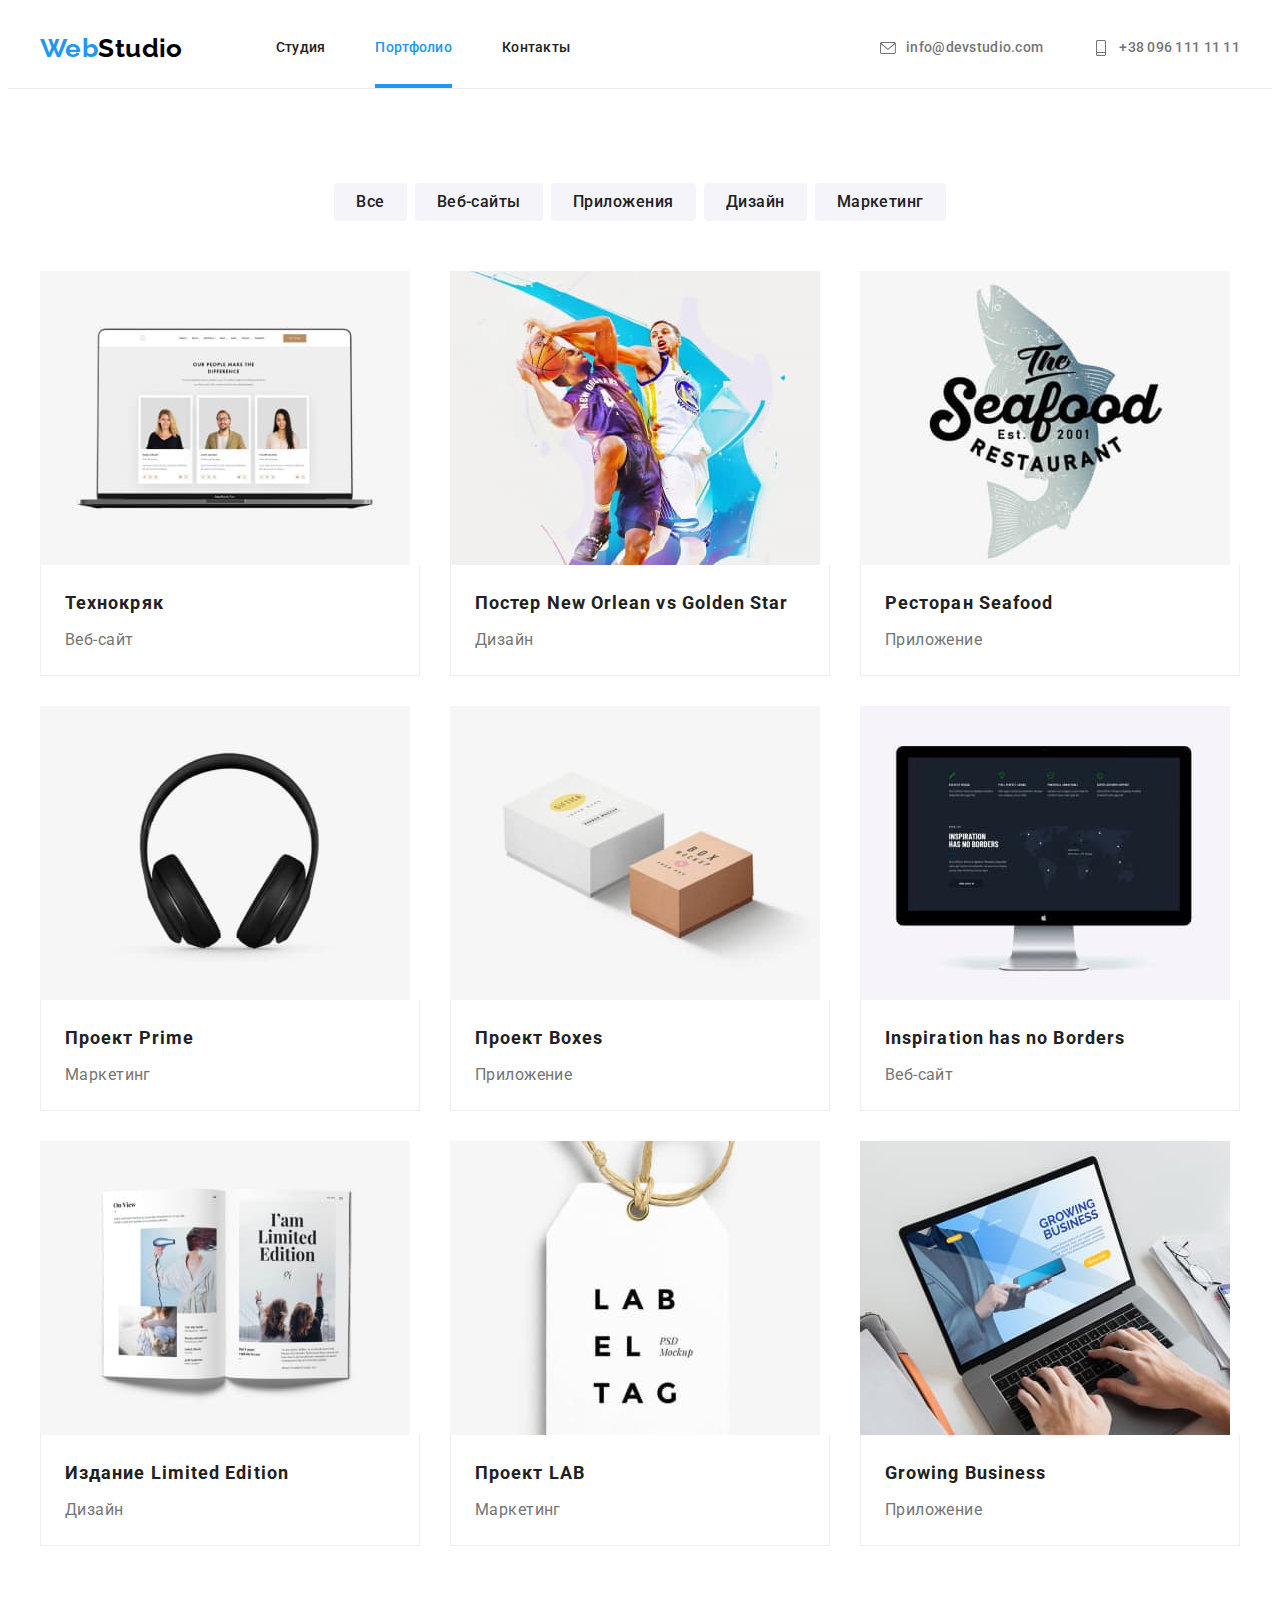
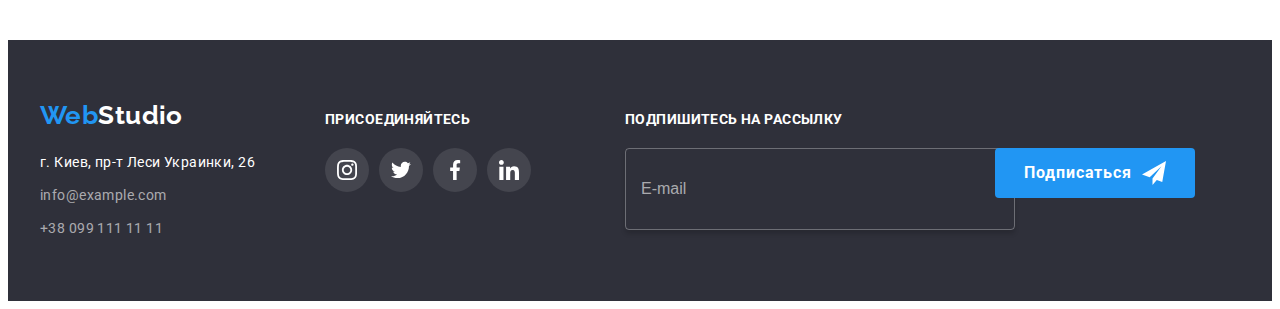
==== portfolio.html @ c4091320 "Initial commit" ====
<!DOCTYPE html>
<html lang="ru">
  <head>
    <meta charset="UTF-8" />
    <meta http-equiv="X-UA-Compatible" content="IE=edge" />
    <meta name="goit-markup-hw-01" content="homework goit-markup-hw-01" />
    <title>WEBСтудия</title>
    <link rel="preconnect" href="https://fonts.googleapis.com" />
    <link rel="preconnect" href="https://fonts.gstatic.com" crossorigin />
    <link
      rel="stylesheet"
      href="https://cdnjs.cloudflare.com/ajax/libs/modern-normalize/1.1.0/modern-normalize.min.css"
      integrity="sha512-wpPYUAdjBVSE4KJnH1VR1HeZfpl1ub8YT/NKx4PuQ5NmX2tKuGu6U/JRp5y+Y8XG2tV+wKQpNHVUX03MfMFn9Q=="
      crossorigin="anonymous"
      referrerpolicy="no-referrer"
    />
    <link
      href="https://fonts.googleapis.com/css2?family=Raleway:wght@700&family=Roboto:wght@400;500;700;900&display=swap"
      rel="stylesheet"
    />
    <link rel="stylesheet" href="./css/main.min.css" />    
  </head>

  <body>
    <header class="header">
      <div class="container">
        <!--navigation link-->
        <nav class="header__nav">
          <a href="./index.html" lang="en" class="brand-link link">
            <span class="brand-text-onehalf">Web</span
            ><span class="brand-text-twohalf">Studio</span>
          </a>
          <ul class="header__list list">
            <li class="header__item">
              <a href="./index.html" class="header__link link">Студия</a>
            </li>
            <li class="header__item">
              <a href="./portfolio.html" class="header__link header__currentlink link">Портфолио</a>
            </li>
            <li class="header__item"><a href="" class="header__link link">Контакты</a></li>
          </ul>
        </nav>
        <ul class="header__contacts list">
          <li class="header__item header__item--muting">
            <a href="mailto:info@devstudio.com" class="header__link header__link--contact link">
              <svg class="header__icon">
                <use href="./images/icons.svg#icon-envelope"></use>
              </svg>
              info@devstudio.com
            </a>
          </li>
          <li class="header__item">
            <a href="tel:+380961111111" class="header__link header__link--contact link"
              ><svg class="header__icon">
                <use href="./images/icons.svg#icon-smartphone"></use>
              </svg>
              +38 096 111 11 11
            </a>
          </li>
        </ul>
      </div>
    </header>

    <main>
      <section class="portfolio section">
        <div class="container">
          <div class="filter">
            <h1 class="filter__title visually-hidden">Портфолио</h1>

            <ul class="filters list">
              <li class="filters__item"><button type="button" class="filters__button">Все</button></li>
              <li class="filters__item">
                <button type="button" class="filters__button">Веб-сайты</button>
              </li>
              <li class="filters__item">
                <button type="button" class="filters__button">Приложения</button>
              </li>
              <li class="filters__item">
                <button type="button" class="filters__button">Дизайн</button>
              </li>
              <li class="filters__item">
                <button type="button" class="filters__button">Маркетинг</button>
              </li>
            </ul>
          </div>

          <ul class="gallery list">
            <li class="gallery__item">
              <a href="" class="gallery__link link">
                <div class="gallery__slide">
                  <img
                    src="./images/gallery/portfolio-gallery-1.jpg"
                    alt="Технокряк"
                    width="370"
                    height="294"
                  />
                  <p class="gallery__about">
                    Ресурс предлагает комплексные предложения с разным уровнем функционала и
                    сервисов. Все это позволит посетителю получить исчерпывающие сведения о компании
                    или частном лице.
                  </p>
                </div>
                <div class="gallery__content">
                  <h2 class="gallery__title">Технокряк</h2>
                  <p class="gallery__text">Веб-сайт</p>
                </div>
              </a>
            </li>
            <li class="gallery__item">
              <a href="" class="gallery__link link">
                <div class="gallery__slide">
                  <img
                    src="./images/gallery/portfolio-gallery-2.jpg"
                    alt="Постер New Orlean vs Golden Star"
                    width="370"
                    height="294"
                  />
                  <p class="gallery__about">
                    Lorem ipsum dolor sit amet consectetur adipisicing elit. Minima ut quod
                    necessitatibus laboriosam odio mollitia quisquam neque in, sed esse cum ducimus,
                    sit fuga debitis, atque molestias ipsam corporis corrupti quas deserunt
                    voluptates magni consequatur vero. Repellat ipsam vel saepe!
                  </p>
                </div>
                <div class="gallery__content">
                  <h2 class="gallery__title">
                    Постер <span lang="en">New Orlean vs Golden Star</span>
                  </h2>
                  <p class="gallery__text">Дизайн</p>
                </div>
              </a>
            </li>
            <li class="gallery__item">
              <a href="" class="gallery__link link">
                <div class="gallery__slide">
                  <img
                    src="./images/gallery/portfolio-gallery-3.jpg"
                    alt="Ресторан Seafood"
                    width="370"
                    height="294"
                  />
                  <p class="gallery__about">
                    Lorem ipsum dolor sit amet consectetur adipisicing elit. Quo perspiciatis facere
                    magnam rem dignissimos maiores accusantium, officia ipsam sapiente, error
                    aspernatur, dolores voluptatem molestias provident temporibus. Aperiam dolorum
                    tempore expedita ea pariatur ad distinctio, at adipisci recusandae magni, odio
                    consequuntur?
                  </p>
                </div>
                <div class="gallery__content">
                  <h2 class="gallery__title">Ресторан <span lang="en">Seafood</span></h2>
                  <p class="gallery__text">Приложение</p>
                </div>
              </a>
            </li>
            <li class="gallery__item">
              <a href="" class="gallery__link link">
                <div class="gallery__slide">
                  <img
                    src="./images/gallery/portfolio-gallery-4.jpg"
                    alt="Проект Prime"
                    width="370"
                    height="294"
                  />
                  <p class="gallery__about">
                    Lorem ipsum, dolor sit amet consectetur adipisicing elit. Labore optio
                    dignissimos quo? Culpa, officia error?
                  </p>
                </div>
                <div class="gallery__content">
                  <h2 class="gallery__title">Проект <span lang="en">Prime</span></h2>
                  <p class="gallery__text">Маркетинг</p>
                </div>
              </a>
            </li>
            <li class="gallery__item">
              <a href="" class="gallery__link link">
                <div class="gallery__slide">
                  <img
                    src="./images/gallery/portfolio-gallery-5.jpg"
                    alt="Проект Boxes"
                    width="370"
                    height="294"
                  />
                  <p class="gallery__about">
                    Lorem ipsum dolor sit amet consectetur adipisicing elit. Est, corporis.
                  </p>
                </div>
                <div class="gallery__content">
                  <h2 class="gallery__title">Проект <span lang="en">Boxes</span></h2>
                  <p class="gallery__text">Приложение</p>
                </div>
              </a>
            </li>
            <li class="gallery__item">
              <a href="" class="gallery__link link">
                <div class="gallery__slide">
                  <img
                    src="./images/gallery/portfolio-gallery-6.jpg"
                    alt="Inspiration has no Borders"
                    width="370"
                    height="294"
                  />
                  <p class="gallery__about">
                    Lorem ipsum dolor sit amet consectetur, adipisicing elit. Quia asperiores in
                    voluptates voluptate rerum corporis nobis, harum qui deleniti molestias minus
                    autem dolores perferendis atque dicta vel. Vero officiis rem a nulla ea
                    doloribus animi.
                  </p>
                </div>
                <div class="gallery__content">
                  <h2 class="gallery__title">
                    <span lang="en">Inspiration has no Borders</span>
                  </h2>
                  <p class="gallery__text">Веб-сайт</p>
                </div>
              </a>
            </li>
            <li class="gallery__item">
              <a href="" class="gallery__link link">
                <div class="gallery__slide">
                  <img
                    src="./images/gallery/portfolio-gallery-7.jpg"
                    alt="Издание Limited Edition"
                    width="370"
                    height="294"
                  />
                  <p class="gallery__about">
                    Lorem ipsum dolor sit amet consectetur adipisicing elit. Eum, cupiditate culpa
                    dicta et consectetur perferendis quos, maiores officiis illo labore nostrum
                    quasi molestiae voluptatibus tempore earum exercitationem pariatur enim dolorum.
                  </p>
                </div>
                <div class="gallery__content">
                  <h2 class="gallery__title">Издание <span lang="en">Limited Edition</span></h2>
                  <p class="gallery__text">Дизайн</p>
                </div>
              </a>
            </li>
            <li class="gallery__item">
              <a href="" class="gallery__link link">
                <div class="gallery__slide">
                  <img
                    src="./images/gallery/portfolio-gallery-8.jpg"
                    alt="Проект LAB"
                    width="370"
                    height="294"
                  />
                  <p class="gallery__about">
                    Lorem ipsum dolor sit amet, consectetur adipisicing elit. Voluptatem
                    consequuntur ipsam excepturi, fugiat cumque earum perspiciatis nihil
                    necessitatibus vel ratione!
                  </p>
                </div>
                <div class="gallery__content">
                  <h2 class="gallery__title">Проект <span lang="en">LAB</span></h2>
                  <p class="gallery__text">Маркетинг</p>
                </div>
              </a>
            </li>
            <li class="gallery__item">
              <a href="" class="gallery__link link">
                <div class="gallery__slide">
                  <img
                    src="./images/gallery/portfolio-gallery-9.jpg"
                    alt="Growing Business"
                    width="370"
                    height="294"
                  />
                  <p class="gallery__about">
                    Lorem, ipsum dolor sit amet consectetur adipisicing elit. Facere, nesciunt!
                  </p>
                </div>
                <div class="gallery__content">
                  <h2 class="gallery__title"><span lang="en">Growing Business</span></h2>
                  <p class="gallery__text">Приложение</p>
                </div>
              </a>
            </li>
          </ul>
        </div>
      </section>
    </main>

    <footer class="footer">
      <div class="container">
        <div class="footer-contacts">
          <a href="./index.html" lang="en" class="footer-brand-link link"
            ><span class="brand-text-onehalf">Web</span
            ><span class="brand-text-twohalf-second">Studio</span></a
          >
          <address class="footer-address">
            <ul class="address list">
              <li class="address__item">
                <a
                  href="https://goo.gl/maps/UJ2vtWxeUtUVGGgd9"
                  target="_blank"
                  rel="noreferrer nofollow noopener"
                  class="address__link address__link--geo link"
                  >г. Киев, пр-т Леси Украинки, 26</a
                >
              </li>
              <li class="address__item">
                <a href="mailto:info@example.com" class="address__link link">info@example.com</a>
              </li>
              <li class="address__item">
                <a href="tel:+380991111111" class="address__link link">+38 099 111 11 11</a>
              </li>
            </ul>
          </address>
        </div>
        <div class="our-soc">
          <h2 class="our-soc__title">Присоединяйтесь</h2>
          <ul class="our-soc__list list">
            <li class="our-soc__item">
              <a href="" class="our-soc__link link">
                <svg class="our-soc__icon" width="20" height="20">
                  <use href="./images/icons.svg#icon-instagram"></use>
                </svg>
              </a>
            </li>
            <li class="our-soc__item">
              <a href="" class="our-soc__link link">
                <svg class="our-soc__icon" width="20" height="20">
                  <use href="./images/icons.svg#icon-twitter"></use>
                </svg>
              </a>
            </li>
            <li class="our-soc__item">
              <a href="" class="our-soc__link link"
                ><svg class="our-soc__icon" width="20" height="20">
                  <use href="./images/icons.svg#icon-facebook"></use>
                </svg>
              </a>
            </li>
            <li class="our-soc__item">
              <a href="" class="our-soc__link link">
                <svg class="our-soc__icon" width="20" height="20">
                  <use href="./images/icons.svg#icon-linkedin"></use>
                </svg>
              </a>
            </li>
          </ul>
        </div>
        <div class="distribution">
          <p class="distribution__title">Подпишитесь на рассылку</p>
          <form  class="distribution__form">
          <label class="distribution__label">
            <input type="email" name="add-email-to-distribution" placeholder="E-mail" class="distribution__input" required>
          </label>
          <button type="submit" class="btn-fixed distribution__btn">
            Подписаться
            <svg class="distribution__icon" width="24" height="24">
              <use href="./images/icons.svg#icon-send"></use>
            </svg>
          </button>
          </form>
        </div>
      </div>
    </footer>
  </body>
</html>
---- css/main.min.css ----
:root{--brand-color-one: #2196f3;--brand-color-two: #000000;--brand-second-color-two: #ffffff;--main-color: #212121;--second-color: #757575;--accent-color: #2196f3;--main-backgroundcolor: #ffffff;--second-backgroundcolor: #e5e5e5;--accent-backgroundcolor: #f5f4fa;--tagline-backgroundcolor: #2f303a;--tagline-color: #ffffff;--btn-text-color: #ffffff;--btn-accent-backgroundcolor: #188ce8;--section-padding: 30px;--typical-distance: 30px;--margin-section: 215px}body{font-family:"Roboto",sans-serif;font-size:14px;letter-spacing:.03em;color:var(--main-color);background-color:var(--main-backgroundcolor)}a:focus,button:focus{outline-color:var(--accent-color)}address{font-style:normal}h1,h2,h3,h4,h5,h6,p{margin:0}img{display:block;max-width:100%;height:auto}.list{margin:0;padding-left:0;list-style:none}.link{text-decoration:none;color:inherit}.link::visited{text-decoration:none}.section{padding-bottom:94px}.container{width:1200px;padding:0 15px;margin:0 auto}.visually-hidden{position:absolute;width:1px;height:1px;margin:-1px;border:0;padding:0;white-space:nowrap;clip-path:inset(100%);clip:rect(0 0 0 0);overflow:hidden}.btn-fixed{min-width:200px;height:50px;font-family:inherit;font-weight:700;font-size:16px;line-height:1.88;display:block;align-items:center;text-align:center;letter-spacing:.06em;border:none;border-radius:4px;color:var(--btn-text-color);background-color:var(--accent-color);cursor:pointer}.is-hidden{opacity:0;visibility:hidden;pointer-events:none}.no-scroll{overflow:hidden;padding-right:17px}.brand-link{font-family:"Raleway";font-weight:700;font-size:26px;line-height:1.19;padding-top:25px;padding-bottom:25px;margin-right:93px}.brand-text-onehalf{color:var(--brand-color-one)}.brand-text-twohalf{color:var(--brand-color-two)}.brand-text-twohalf-second{color:var(--brand-second-color-two)}.footer-brand-link{font-family:"Raleway";font-weight:700;font-size:26px;line-height:1.19}.header{background-color:var(--main-backgroundcolor);border-bottom:1px solid #ececec;height:80px}.header__nav{display:flex;align-content:center;height:80px}.header__list{display:flex;margin:0 auto}.header__item{display:flex;align-content:center}.header__item:not(:last-child){margin-right:50px}.header__item--muting{color:var(--second-color)}.header__contacts{display:flex;align-content:center}.header__link{font-family:"Roboto";font-style:normal;font-weight:500;line-height:1.14;letter-spacing:.02em;color:var(--main-color);padding-top:32px;padding-bottom:28px;transition:color 250ms cubic-bezier(0.4, 0, 0.2, 1)}.header__link:hover,.header__link:focus{color:var(--accent-color)}.header__link--contact{color:var(--second-color);padding-bottom:32px;display:flex;align-items:center;gap:10px}.header__currentlink{display:flex;flex-direction:column;color:var(--accent-color);border-bottom:4px solid var(--accent-color)}.header__icon{fill:currentColor;width:16px;height:16px}.header .container{display:flex;align-content:center;justify-content:space-between}.tagline{background-color:var(--tagline-backgroundcolor);background-image:linear-gradient(rgba(47, 48, 58, 0.4), rgba(47, 48, 58, 0.4)),url(../images/home.jpg);background-repeat:no-repeat;background-position:center;background-size:cover;max-width:1600px;max-height:600px;margin:0 auto;padding:200px 0}.tagline__title{font-weight:900;font-size:44px;line-height:1.36;text-align:center;letter-spacing:.06em;text-transform:uppercase;color:var(--tagline-color);max-width:700px;margin-left:auto;margin-right:auto;margin-bottom:var(--typical-distance)}.tagline__btn{padding:10px 32px;margin:0 auto;transition:background-color 250ms cubic-bezier(0.4, 0, 0.2, 1)}.tagline__btn:hover,.tagline__btn:focus{background-color:var(--btn-accent-backgroundcolor)}.strengths{padding-top:94px}.strengths__list{display:flex;justify-content:center}.strengths__item:not(:last-child){margin-right:var(--typical-distance);max-width:270px}.strengths__accent{border-radius:4px;border:none;background-color:var(--accent-backgroundcolor);width:270px;height:120px;margin-bottom:var(--typical-distance);display:flex;align-items:center;justify-content:center}.strengths__about{font-weight:700;font-size:14px;line-height:1.14;text-transform:uppercase;color:var(--main-color);margin-bottom:10px}.strengths__text{font-size:14px;line-height:1.71;color:var(--second-color)}.about-title{font-weight:700;font-size:36px;line-height:1.17;text-align:center;color:var(--main-color);margin-bottom:50px}.projects{display:flex}.projects__item{position:relative}.projects__item:not(:last-child){margin-right:var(--typical-distance)}.projects__title{font-weight:700;line-height:1.14;text-align:center;text-transform:uppercase;color:#fff;width:100%;height:70px;background-color:rgba(47,48,58,.8);display:flex;align-items:center;justify-content:center;position:absolute;bottom:0}.co-worker{background-color:var(--accent-backgroundcolor);padding:94px 0}.co-worker__title{font-weight:700;font-size:36px;line-height:1.17;text-align:center;color:var(--main-color);margin-bottom:50px}.employees{display:flex}.employees__item{width:270px;height:428px;background-color:var(--main-backgroundcolor);border-radius:0px 0px 4px 4px;box-shadow:0px 4px 4px rgba(0,0,0,.25),0px 1px 1px rgba(0,0,0,.14),0px 2px 1px rgba(0,0,0,.2)}.employees__item:not(:last-child){margin-right:var(--typical-distance)}.employees__comment{padding-top:var(--typical-distance);padding-bottom:var(--typical-distance)}.employees__title{font-weight:500;font-size:16px;line-height:1.19;text-align:center;color:var(--main-color);margin-bottom:10px}.employees__text{font-size:16px;line-height:1.19;text-align:center;color:var(--second-color);margin-bottom:16px}.soc{display:flex;justify-content:center;background-color:var(--main-backgroundcolor)}.soc__item{width:44px;height:44px;border-radius:50%;color:#afb1b8;background-color:var(--main-backgroundcolor);margin-left:10px;transition:color 250ms cubic-bezier(0.4, 0, 0.2, 1),background-color 250ms cubic-bezier(0.4, 0, 0.2, 1)}.soc__item:first-child{margin-left:0}.soc__item:hover,.soc__item:focus{background-color:var(--accent-color);color:#fff}.soc__link{display:flex;align-items:center;justify-content:center;width:100%;height:100%;color:currentColor}.soc__icon{fill:currentColor}.partners{padding:94px 0}.partners__title{font-weight:700;font-size:36px;line-height:1.17;text-align:center;color:var(--main-color);margin-bottom:50px}.partners__list{display:flex}.partners__item{margin-left:30px}.partners__item:first-child{margin-left:0}.partners__link{display:flex;align-items:center;justify-content:center;width:170px;height:92px;border:1px solid #afb1b8;border-radius:4px;color:#afb1b8;transition:color 250ms cubic-bezier(0.4, 0, 0.2, 1),border-color 250ms cubic-bezier(0.4, 0, 0.2, 1)}.partners__link:focus,.partners__link:hover{color:var(--accent-color);border-color:var(--accent-color)}.partners__icon{fill:currentColor;width:106px;height:60px}.portfolio{padding-top:94px}.filters{display:flex;justify-content:center;margin-bottom:50px}.filters__item:not(:last-child){margin-right:8px}.filters__button{font-family:inherit;font-weight:500;font-size:16px;line-height:1.62;text-align:center;letter-spacing:.03em;color:var(--main-color);background-color:var(--accent-backgroundcolor);cursor:pointer;border:none;border-radius:4px;padding:6px 22px;transition:color 250ms cubic-bezier(0.4, 0, 0.2, 1),background-color 250ms cubic-bezier(0.4, 0, 0.2, 1),box-shadow 250ms cubic-bezier(0.4, 0, 0.2, 1)}.filters__button:hover,.filters__button:focus{color:var(--btn-text-color);background-color:var(--accent-color);box-shadow:0px 3px 1px rgba(0,0,0,.1),0px 1px 2px rgba(0,0,0,.08),0px 2px 2px rgba(0,0,0,.12)}.gallery{display:flex;flex-wrap:wrap;margin:-15px;border-top:none}.gallery__link{box-shadow:none;display:block;transition:box-shadow 250ms cubic-bezier(0.4, 0, 0.2, 1)}.gallery__link:hover,.gallery__link:focus{box-shadow:0px 1px 1px rgba(0,0,0,.12),0px 4px 4px rgba(0,0,0,.06),1px 4px 6px rgba(0,0,0,.16)}.gallery__item{flex-basis:calc(33.3333333333% - var(--typical-distance));margin:calc(var(--typical-distance)/2)}.gallery__content{padding:20px 24px;border:1px solid #eee;border-top:none}.gallery__title{font-weight:700;font-size:18px;line-height:2;letter-spacing:.06em;color:var(--main-color);margin-bottom:4px}.gallery__text{font-size:16px;line-height:1.88;color:var(--second-color)}.gallery__slide{position:relative;overflow:hidden}.gallery__about{font-size:18px;line-height:1.56;color:#fff;background-color:rgba(33,150,243,.9);position:absolute;top:0;height:100%;overflow:auto;padding:63px 24px;transform:translateY(100%);transition:transform 250ms cubic-bezier(0.4, 0, 0.2, 1)}.gallery__link:focus .gallery__about,.gallery__link:hover .gallery__about{transform:translateY(0%)}.gallery__about::-webkit-scrollbar{width:4px}.gallery__about::-webkit-scrollbar-track{box-shadow:inset 0 0 6px rgba(0,0,0,.3)}.gallery__about::-webkit-scrollbar-thumb{background-color:#2164ff;outline:1px solid #708090}.address__item:not(:last-child){margin-bottom:9px}.address__link{line-height:1.71;color:rgba(255,255,255,.6);transition:color 250ms cubic-bezier(0.4, 0, 0.2, 1)}.address__link:hover,.address__link:focus{color:var(--accent-color)}.address__link--geo{color:var(--tagline-color)}.our-soc{margin-left:70px;margin-right:94px}.our-soc__title{font-weight:700;font-size:14px;line-height:1.14;text-transform:uppercase;color:#fff;margin-bottom:20px}.our-soc__list{display:flex;justify-content:center}.our-soc__item{margin-left:10px}.our-soc__item:first-child{margin-left:0}.our-soc__link{display:flex;align-items:center;justify-content:center;width:44px;height:44px;border-radius:50%;color:#fff;background-color:rgba(255,255,255,.1);transition:background-color 250ms cubic-bezier(0.4, 0, 0.2, 1)}.our-soc__link:hover,.our-soc__link:focus{background-color:var(--accent-color)}.our-soc__icon{fill:currentColor}.distribution{width:570px}.distribution__title{font-weight:700;font-size:14px;line-height:1.14;text-transform:uppercase;color:#fff;margin-bottom:20px}.distribution__form{display:flex;justify-content:space-between}.distribution__label{margin-right:12px;width:100%}.distribution__input{height:50px;width:100%;background-color:rgba(0,0,0,0);border:1px solid rgba(255,255,255,.3);box-shadow:0px 4px 4px rgba(0,0,0,.15);border-radius:4px;padding:15px;color:var(--main-backgroundcolor)}.distribution__input::placeholder{font-size:16px;line-height:1.25;color:rgba(255,255,255,.6)}.distribution__btn{display:flex;align-items:center;justify-content:center;margin:0 auto;transition:background-color 250ms cubic-bezier(0.4, 0, 0.2, 1)}.distribution__btn:hover,.distribution__btn:focus{background-color:var(--btn-accent-backgroundcolor)}.distribution__icon{fill:currentColor;margin-left:10px}.footer{background-color:var(--tagline-backgroundcolor);padding-top:60px;padding-bottom:60px}.footer-brand-link{display:block;margin-bottom:20px}.footer .container{display:flex;align-items:baseline}.backdrop{position:fixed;top:0;left:0;width:100%;height:100%;background-color:rgba(25,28,38,.252);transition:opacity 250ms cubic-bezier(0.4, 0, 0.2, 1),visibility 250ms cubic-bezier(0.4, 0, 0.2, 1)}.backdrop.is-hidden .modal{transform:scale(0) rotate(-360deg)}.modal{position:absolute;top:calc((100% - 581px)/2);left:calc((100% - 528px)/2);min-width:528px;min-height:581px;background-color:#fff;border-radius:4px;transform:scale(1) rotate(0);transition:transform 250ms cubic-bezier(0.4, 0, 0.2, 1);padding:40px}.modal-close-btn{position:absolute;right:8px;top:8px;width:30px;height:30px;border:1px solid #999;border-radius:50%;background-color:rgba(0,0,0,0);display:flex;align-items:center;justify-content:center;color:#000}.modal-close-btn:hover,.modal-close-btn:focus{cursor:pointer;color:var(--btn-accent-backgroundcolor)}.modal-close-icon{fill:currentColor;transition:fill 250ms cubic-bezier(0.4, 0, 0.2, 1)}.modal-title{font-weight:700;font-size:20px;line-height:1.15;text-align:center;color:var(--main-color);margin-bottom:12px}.modal-group-input{display:flex;flex-direction:column}.modal-label{font-size:12px;line-height:1.17;letter-spacing:.01em;color:#757575;margin-bottom:4px}.modal-input-centre{position:relative;padding:12px 0px;margin-bottom:10px}.modal-input-icon{position:absolute;left:12px;top:50%;transform:translateY(-50%);fill:var(--main-color);transition:fill 250ms cubic-bezier(0.4, 0, 0.2, 1);z-index:-1}.modal-label-text{margin-bottom:4px}.modal-input{height:40px;width:100%;background-color:rgba(0,0,0,0);border:1px solid rgba(33,33,33,.2);border-radius:4px;padding-left:42px;outline-color:inherit;transition:color 250ms cubic-bezier(0.4, 0, 0.2, 1),border 250ms cubic-bezier(0.4, 0, 0.2, 1)}.modal-input::placeholder{color:rgba(117,117,117,.5)}.modal-input:hover,.modal-input:focus{border:1px solid var(--accent-color)}.modal-input:focus{outline-color:var(--accent-color)}.modal-input:hover~.modal-input-icon,.modal-input:focus~.modal-input-icon{fill:var(--accent-color)}.modal-textarea{width:100%;height:120px;resize:none;padding:12px 16px;margin-bottom:20px}.modal-label-check{display:flex;align-items:center;justify-content:center;margin-bottom:30px}.modal-check-icon{margin-right:7px;fill:rgba(0,0,0,0);border:1px solid var(--main-color);border-radius:2px;transition:background-color 250ms cubic-bezier(0.4, 0, 0.2, 1),fill 250ms cubic-bezier(0.4, 0, 0.2, 1),border 250ms cubic-bezier(0.4, 0, 0.2, 1)}.modal-input-chek:checked~.modal-check-icon{fill:var(--main-backgroundcolor);background-color:var(--accent-color);border:none}.modal-check-text{font-size:14px;line-height:1.71;color:var(--second-color)}.modal-link-agreement{font-size:14px;line-height:1.71;text-decoration-line:underline;color:var(--accent-color);margin-left:5px}.modal-submit-btn{display:flex;align-items:center;justify-content:center;margin:0 auto;transition:background-color 250ms cubic-bezier(0.4, 0, 0.2, 1)}.modal-submit-btn:hover,.modal-submit-btn:focus{background-color:var(--btn-accent-backgroundcolor)}/*# sourceMappingURL=main.min.css.map */
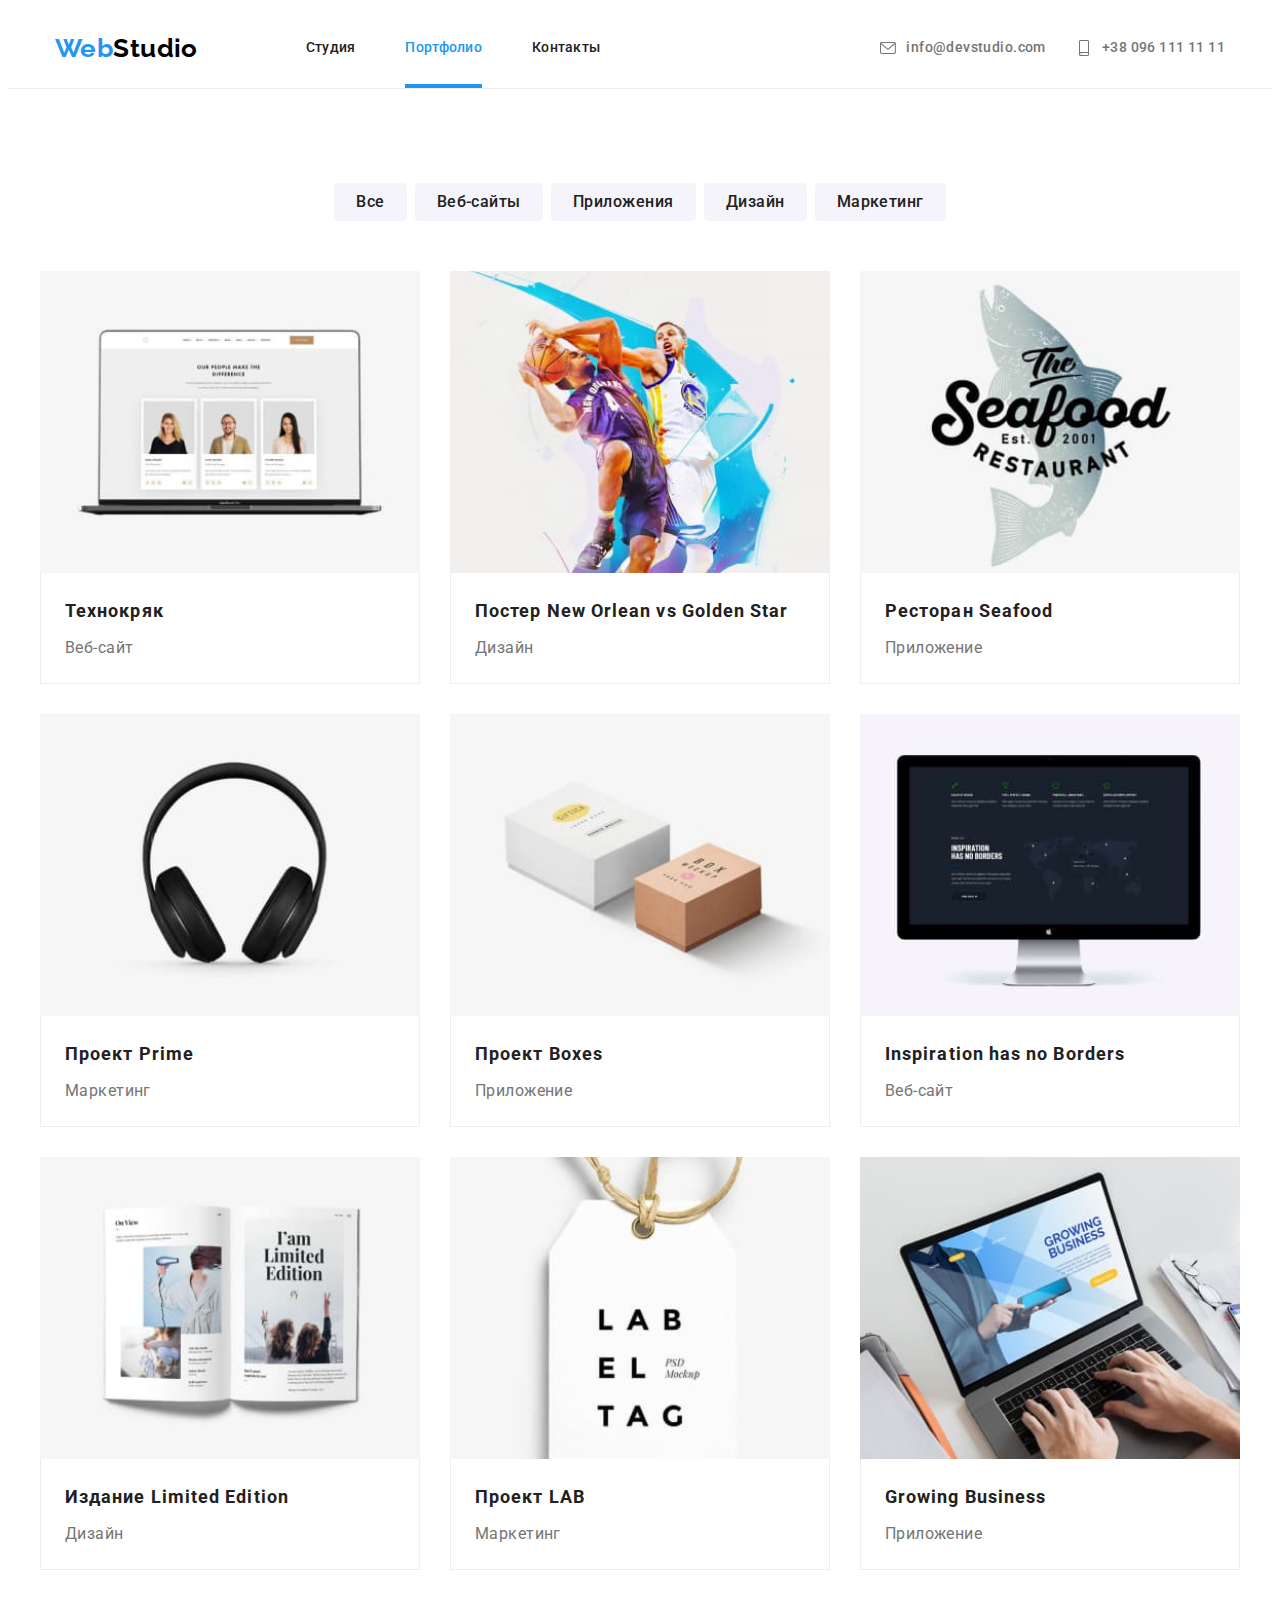
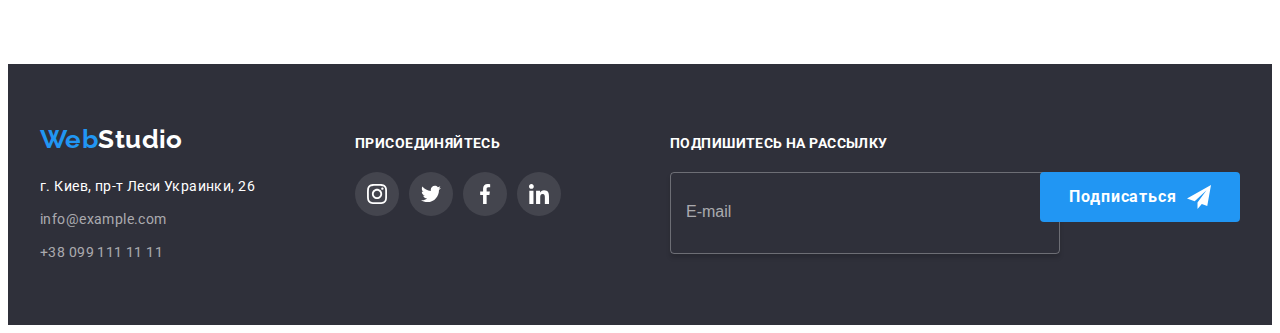
==== commit e46cf094: "for QA-test" ====
--- a/portfolio.html
+++ b/portfolio.html
@@ -3,7 +3,8 @@
   <head>
     <meta charset="UTF-8" />
     <meta http-equiv="X-UA-Compatible" content="IE=edge" />
-    <meta name="goit-markup-hw-01" content="homework goit-markup-hw-01" />
+    <meta name="goit-markup-hw-08" content="homework goit-markup-hw-08" />
+    <meta name="viewport" content="width=device-width, initial-scale=1.0" />
     <title>WEBСтудия</title>
     <link rel="preconnect" href="https://fonts.googleapis.com" />
     <link rel="preconnect" href="https://fonts.gstatic.com" crossorigin />
@@ -22,13 +23,11 @@
   </head>
 
   <body>
-    <header class="header">
+    <header class="header page-header--fixed" data-page-header>
       <div class="container">
-        <!--navigation link-->
         <nav class="header__nav">
           <a href="./index.html" lang="en" class="brand-link link">
-            <span class="brand-text-onehalf">Web</span
-            ><span class="brand-text-twohalf">Studio</span>
+            <span class="brand-text-onehalf">Web</span><span class="brand-text-twohalf">Studio</span>
           </a>
           <ul class="header__list list">
             <li class="header__item">
@@ -39,6 +38,11 @@
             </li>
             <li class="header__item"><a href="" class="header__link link">Контакты</a></li>
           </ul>
+          <button type="button" class="header__btn menu-open-btn">
+            <svg class="header__icon">
+              <use href="./images/icons.svg#icon-mob-menu"></use>
+            </svg>
+          </button>
         </nav>
         <ul class="header__contacts list">
           <li class="header__item header__item--muting">
@@ -59,6 +63,52 @@
           </li>
         </ul>
       </div>
+      <div class="menu-mob is-hidden">
+        <div class="container">
+          <button type="button" class="menu-mob__btn">
+            <svg class="menu-mob__icon" width="20" height="20">
+              <use href="./images/icons.svg#icon-close"></use>
+            </svg>
+          </button>
+          <ul class="menu-mob__list list">
+            <li class="menu-mob__item">
+              <a href="./index.html" class="menu-mob__link menu-mob__link--menu link">Студия</a>
+            </li>
+            <li class="menu-mob__item">
+              <a href="./portfolio.html" class="menu-mob__link menu-mob__link--menu menu-mob__link--accent link">Портфолио</a>
+            </li>
+            <li class="menu-mob__item"><a href="" class="menu-mob__link menu-mob__link--menu link">Контакты</a></li>
+          </ul>
+          <ul class="menu-mob__list menu-mob__list--distace list">
+            <li class="menu-mob__item">
+              <a href="tel:+380961111111" class="menu-mob__link menu-mob__link--tel menu-mob__link--accent link">
+                +38 096 111 11 11
+              </a>
+            </li>
+            <li class="menu-mob__item header__item--muting">
+              <a href="mailto:info@devstudio.com" class="menu-mob__link menu-mob__link--email menu-mob__link--muting link">
+                info@devstudio.com
+              </a>
+            </li>
+          </ul>
+          <div class="menu-mob__soc">
+            <ul class="menu-mob__list menu-mob__list--row list">
+              <li class="menu-mob__item">
+                <a href="" class="menu-mob__link menu-mob__link--social menu-mob__link--accent link">Instagram</a>
+              </li>
+              <li class="menu-mob__item">
+                <a href="" class="menu-mob__link menu-mob__link--social menu-mob__link--accent link">Twitter</a>
+              </li>
+              <li class="menu-mob__item">
+                <a href="" class="menu-mob__link menu-mob__link--social menu-mob__link--accent link">Facebook</a>
+              </li>
+              <li class="menu-mob__item">
+                <a href="" class="menu-mob__link menu-mob__link--social menu-mob__link--accent link">LinkedIn</a>
+              </li>
+            </ul>
+          </div>
+        </div>
+      </div>
     </header>
 
     <main>
@@ -88,12 +138,23 @@
             <li class="gallery__item">
               <a href="" class="gallery__link link">
                 <div class="gallery__slide">
-                  <img
-                    src="./images/gallery/portfolio-gallery-1.jpg"
-                    alt="Технокряк"
-                    width="370"
-                    height="294"
-                  />
+                  <picture>
+                    <source srcset="./images/gallery/portfolio-gallery-1.jpg 1x,
+                    ./images/gallery/portfolio-gallery-1-2x.jpg 2x"
+                    media="(min-width: 1200px)" />
+                    <source srcset="./images/gallery/portfolio-gallery-1_tblt.jpg 1x,
+                    ./images/gallery/portfolio-gallery-1_tblt-2x.jpg 2x"
+                    media="(min-width: 768px)" />
+                    <source srcset="./images/gallery/portfolio-gallery-1_mob.jpg 1x,
+                    ./images/gallery/portfolio-gallery-1_mob-2x.jpg 2x"
+                    media="(min-width: 480px)" />
+                    <img
+                      src="./images/gallery/portfolio-gallery-1_mob.jpg"
+                      alt="Технокряк"
+                      width="450"
+                      height="460"
+                    />
+                  </picture>
                   <p class="gallery__about">
                     Ресурс предлагает комплексные предложения с разным уровнем функционала и
                     сервисов. Все это позволит посетителю получить исчерпывающие сведения о компании
@@ -109,12 +170,23 @@
             <li class="gallery__item">
               <a href="" class="gallery__link link">
                 <div class="gallery__slide">
-                  <img
-                    src="./images/gallery/portfolio-gallery-2.jpg"
-                    alt="Постер New Orlean vs Golden Star"
-                    width="370"
-                    height="294"
-                  />
+                  <picture>
+                    <source srcset="./images/gallery/portfolio-gallery-2.jpg 1x,
+                    ./images/gallery/portfolio-gallery-2-2x.jpg 2x"
+                    media="(min-width: 1200px)" />
+                    <source srcset="./images/gallery/portfolio-gallery-2_tblt.jpg 1x,
+                    ./images/gallery/portfolio-gallery-2_tblt-2x.jpg 2x"
+                    media="(min-width: 768px)" />
+                    <source srcset="./images/gallery/portfolio-gallery-2_mob.jpg 1x,
+                    ./images/gallery/portfolio-gallery-2_mob-2x.jpg 2x"
+                    media="(min-width: 480px)" />
+                    <img
+                      src="./images/gallery/portfolio-gallery-2_mob.jpg"
+                      alt="Постер New Orlean vs Golden Star"
+                      width="450"
+                      height="460"
+                    />
+                  </picture>
                   <p class="gallery__about">
                     Lorem ipsum dolor sit amet consectetur adipisicing elit. Minima ut quod
                     necessitatibus laboriosam odio mollitia quisquam neque in, sed esse cum ducimus,
@@ -133,12 +205,23 @@
             <li class="gallery__item">
               <a href="" class="gallery__link link">
                 <div class="gallery__slide">
-                  <img
-                    src="./images/gallery/portfolio-gallery-3.jpg"
-                    alt="Ресторан Seafood"
-                    width="370"
-                    height="294"
-                  />
+                  <picture>
+                    <source srcset="./images/gallery/portfolio-gallery-3.jpg 1x,
+                    ./images/gallery/portfolio-gallery-3-2x.jpg 2x"
+                    media="(min-width: 1200px)" />
+                    <source srcset="./images/gallery/portfolio-gallery-3_tblt.jpg 1x,
+                    ./images/gallery/portfolio-gallery-3_tblt-2x.jpg 2x"
+                    media="(min-width: 768px)" />
+                    <source srcset="./images/gallery/portfolio-gallery-3_mob.jpg 1x,
+                    ./images/gallery/portfolio-gallery-3_mob-2x.jpg 2x"
+                    media="(min-width: 480px)" />
+                    <img
+                      src="./images/gallery/portfolio-gallery-3_mob.jpg"
+                      alt="Ресторан Seafood"
+                      width="450"
+                      height="460"
+                    />
+                  </picture>
                   <p class="gallery__about">
                     Lorem ipsum dolor sit amet consectetur adipisicing elit. Quo perspiciatis facere
                     magnam rem dignissimos maiores accusantium, officia ipsam sapiente, error
@@ -156,12 +239,23 @@
             <li class="gallery__item">
               <a href="" class="gallery__link link">
                 <div class="gallery__slide">
-                  <img
-                    src="./images/gallery/portfolio-gallery-4.jpg"
-                    alt="Проект Prime"
-                    width="370"
-                    height="294"
-                  />
+                  <picture>
+                    <source srcset="./images/gallery/portfolio-gallery-4.jpg 1x,
+                    ./images/gallery/portfolio-gallery-4-2x.jpg 2x"
+                    media="(min-width: 1200px)" />
+                    <source srcset="./images/gallery/portfolio-gallery-4_tblt.jpg 1x,
+                    ./images/gallery/portfolio-gallery-4_tblt-2x.jpg 2x"
+                    media="(min-width: 768px)" />
+                    <source srcset="./images/gallery/portfolio-gallery-4_mob.jpg 1x,
+                    ./images/gallery/portfolio-gallery-4_mob-2x.jpg 2x"
+                    media="(min-width: 480px)" />
+                    <img
+                      src="./images/gallery/portfolio-gallery-4_mob.jpg"
+                      alt="Проект Prime"
+                      width="450"
+                      height="460"
+                    />
+                  </picture>
                   <p class="gallery__about">
                     Lorem ipsum, dolor sit amet consectetur adipisicing elit. Labore optio
                     dignissimos quo? Culpa, officia error?
@@ -176,12 +270,23 @@
             <li class="gallery__item">
               <a href="" class="gallery__link link">
                 <div class="gallery__slide">
-                  <img
-                    src="./images/gallery/portfolio-gallery-5.jpg"
-                    alt="Проект Boxes"
-                    width="370"
-                    height="294"
-                  />
+                  <picture>
+                    <source srcset="./images/gallery/portfolio-gallery-5.jpg 1x,
+                    ./images/gallery/portfolio-gallery-5-2x.jpg 2x"
+                    media="(min-width: 1200px)" />
+                    <source srcset="./images/gallery/portfolio-gallery-5_tblt.jpg 1x,
+                    ./images/gallery/portfolio-gallery-5_tblt-2x.jpg 2x"
+                    media="(min-width: 768px)" />
+                    <source srcset="./images/gallery/portfolio-gallery-5_mob.jpg 1x,
+                    ./images/gallery/portfolio-gallery-5_mob-2x.jpg 2x"
+                    media="(min-width: 480px)" />
+                    <img
+                      src="./images/gallery/portfolio-gallery-5_mob.jpg"
+                      alt="Проект Boxes"
+                      width="450"
+                      height="460"
+                    />
+                  </picture>
                   <p class="gallery__about">
                     Lorem ipsum dolor sit amet consectetur adipisicing elit. Est, corporis.
                   </p>
@@ -195,12 +300,23 @@
             <li class="gallery__item">
               <a href="" class="gallery__link link">
                 <div class="gallery__slide">
-                  <img
-                    src="./images/gallery/portfolio-gallery-6.jpg"
-                    alt="Inspiration has no Borders"
-                    width="370"
-                    height="294"
-                  />
+                  <picture>
+                    <source srcset="./images/gallery/portfolio-gallery-6.jpg 1x,
+                    ./images/gallery/portfolio-gallery-6-2x.jpg 2x"
+                    media="(min-width: 1200px)" />
+                    <source srcset="./images/gallery/portfolio-gallery-6_tblt.jpg 1x,
+                    ./images/gallery/portfolio-gallery-6_tblt-2x.jpg 2x"
+                    media="(min-width: 768px)" />
+                    <source srcset="./images/gallery/portfolio-gallery-6_mob.jpg 1x,
+                    ./images/gallery/portfolio-gallery-6_mob-2x.jpg 2x"
+                    media="(min-width: 480px)" />
+                    <img
+                      src="./images/gallery/portfolio-gallery-6_mob.jpg"
+                      alt="Inspiration has no Borders"
+                      width="450"
+                      height="460"
+                    />
+                  </picture>
                   <p class="gallery__about">
                     Lorem ipsum dolor sit amet consectetur, adipisicing elit. Quia asperiores in
                     voluptates voluptate rerum corporis nobis, harum qui deleniti molestias minus
@@ -219,12 +335,23 @@
             <li class="gallery__item">
               <a href="" class="gallery__link link">
                 <div class="gallery__slide">
-                  <img
-                    src="./images/gallery/portfolio-gallery-7.jpg"
-                    alt="Издание Limited Edition"
-                    width="370"
-                    height="294"
-                  />
+                  <picture>
+                    <source srcset="./images/gallery/portfolio-gallery-7.jpg 1x,
+                    ./images/gallery/portfolio-gallery-7-2x.jpg 2x"
+                    media="(min-width: 1200px)" />
+                    <source srcset="./images/gallery/portfolio-gallery-7_tblt.jpg 1x,
+                    ./images/gallery/portfolio-gallery-7_tblt-2x.jpg 2x"
+                    media="(min-width: 768px)" />
+                    <source srcset="./images/gallery/portfolio-gallery-7_mob.jpg 1x,
+                    ./images/gallery/portfolio-gallery-7_mob-2x.jpg 2x"
+                    media="(min-width: 480px)" />
+                    <img
+                      src="./images/gallery/portfolio-gallery-7_mob.jpg"
+                      alt="Издание Limited Edition"
+                      width="450"
+                      height="460"
+                    />
+                  </picture>
                   <p class="gallery__about">
                     Lorem ipsum dolor sit amet consectetur adipisicing elit. Eum, cupiditate culpa
                     dicta et consectetur perferendis quos, maiores officiis illo labore nostrum
@@ -240,12 +367,23 @@
             <li class="gallery__item">
               <a href="" class="gallery__link link">
                 <div class="gallery__slide">
-                  <img
-                    src="./images/gallery/portfolio-gallery-8.jpg"
-                    alt="Проект LAB"
-                    width="370"
-                    height="294"
-                  />
+                  <picture>
+                    <source srcset="./images/gallery/portfolio-gallery-8.jpg 1x,
+                    ./images/gallery/portfolio-gallery-8-2x.jpg 2x"
+                    media="(min-width: 1200px)" />
+                    <source srcset="./images/gallery/portfolio-gallery-8_tblt.jpg 1x,
+                    ./images/gallery/portfolio-gallery-8_tblt-2x.jpg 2x"
+                    media="(min-width: 768px)" />
+                    <source srcset="./images/gallery/portfolio-gallery-8_mob.jpg 1x,
+                    ./images/gallery/portfolio-gallery-8_mob-2x.jpg 2x"
+                    media="(min-width: 480px)" />
+                    <img
+                      src="./images/gallery/portfolio-gallery-8_mob.jpg"
+                      alt="Проект LAB"
+                      width="450"
+                      height="460"
+                    />
+                  </picture>
                   <p class="gallery__about">
                     Lorem ipsum dolor sit amet, consectetur adipisicing elit. Voluptatem
                     consequuntur ipsam excepturi, fugiat cumque earum perspiciatis nihil
@@ -261,12 +399,23 @@
             <li class="gallery__item">
               <a href="" class="gallery__link link">
                 <div class="gallery__slide">
-                  <img
-                    src="./images/gallery/portfolio-gallery-9.jpg"
-                    alt="Growing Business"
-                    width="370"
-                    height="294"
-                  />
+                  <picture>
+                    <source srcset="./images/gallery/portfolio-gallery-9.jpg 1x,
+                    ./images/gallery/portfolio-gallery-9-2x.jpg 2x"
+                    media="(min-width: 1200px)" />
+                    <source srcset="./images/gallery/portfolio-gallery-9_tblt.jpg 1x,
+                    ./images/gallery/portfolio-gallery-9_tblt-2x.jpg 2x"
+                    media="(min-width: 768px)" />
+                    <source srcset="./images/gallery/portfolio-gallery-9_mob.jpg 1x,
+                    ./images/gallery/portfolio-gallery-9_mob-2x.jpg 2x"
+                    media="(min-width: 480px)" />
+                    <img
+                      src="./images/gallery/portfolio-gallery-9_mob.jpg"
+                      alt="Growing Business"
+                      width="450"
+                      height="460"
+                    />
+                  </picture>
                   <p class="gallery__about">
                     Lorem, ipsum dolor sit amet consectetur adipisicing elit. Facere, nesciunt!
                   </p>
@@ -284,27 +433,27 @@
 
     <footer class="footer">
       <div class="container">
-        <div class="footer-contacts">
+        <div class="footer__contacts">
           <a href="./index.html" lang="en" class="footer-brand-link link"
             ><span class="brand-text-onehalf">Web</span
             ><span class="brand-text-twohalf-second">Studio</span></a
           >
-          <address class="footer-address">
-            <ul class="address list">
-              <li class="address__item">
+          <address class="footer__address">
+            <ul class="footer__list list">
+              <li class="footer__item">
                 <a
                   href="https://goo.gl/maps/UJ2vtWxeUtUVGGgd9"
                   target="_blank"
                   rel="noreferrer nofollow noopener"
-                  class="address__link address__link--geo link"
+                  class="footer__link footer__link--geo link"
                   >г. Киев, пр-т Леси Украинки, 26</a
                 >
               </li>
-              <li class="address__item">
-                <a href="mailto:info@example.com" class="address__link link">info@example.com</a>
-              </li>
-              <li class="address__item">
-                <a href="tel:+380991111111" class="address__link link">+38 099 111 11 11</a>
+              <li class="footer__item">
+                <a href="mailto:info@example.com" class="footer__link link">info@example.com</a>
+              </li>
+              <li class="footer__item">
+                <a href="tel:+380991111111" class="footer__link link">+38 099 111 11 11</a>
               </li>
             </ul>
           </address>
@@ -358,5 +507,6 @@
         </div>
       </div>
     </footer>
+    <script src="./js/menu.js"></script>
   </body>
 </html>
--- a/css/main.min.css
+++ b/css/main.min.css
@@ -1 +1 @@
-:root{--brand-color-one: #2196f3;--brand-color-two: #000000;--brand-second-color-two: #ffffff;--main-color: #212121;--second-color: #757575;--accent-color: #2196f3;--main-backgroundcolor: #ffffff;--second-backgroundcolor: #e5e5e5;--accent-backgroundcolor: #f5f4fa;--tagline-backgroundcolor: #2f303a;--tagline-color: #ffffff;--btn-text-color: #ffffff;--btn-accent-backgroundcolor: #188ce8;--section-padding: 30px;--typical-distance: 30px;--margin-section: 215px}body{font-family:"Roboto",sans-serif;font-size:14px;letter-spacing:.03em;color:var(--main-color);background-color:var(--main-backgroundcolor)}a:focus,button:focus{outline-color:var(--accent-color)}address{font-style:normal}h1,h2,h3,h4,h5,h6,p{margin:0}img{display:block;max-width:100%;height:auto}.list{margin:0;padding-left:0;list-style:none}.link{text-decoration:none;color:inherit}.link::visited{text-decoration:none}.section{padding-bottom:94px}.container{width:1200px;padding:0 15px;margin:0 auto}.visually-hidden{position:absolute;width:1px;height:1px;margin:-1px;border:0;padding:0;white-space:nowrap;clip-path:inset(100%);clip:rect(0 0 0 0);overflow:hidden}.btn-fixed{min-width:200px;height:50px;font-family:inherit;font-weight:700;font-size:16px;line-height:1.88;display:block;align-items:center;text-align:center;letter-spacing:.06em;border:none;border-radius:4px;color:var(--btn-text-color);background-color:var(--accent-color);cursor:pointer}.is-hidden{opacity:0;visibility:hidden;pointer-events:none}.no-scroll{overflow:hidden;padding-right:17px}.brand-link{font-family:"Raleway";font-weight:700;font-size:26px;line-height:1.19;padding-top:25px;padding-bottom:25px;margin-right:93px}.brand-text-onehalf{color:var(--brand-color-one)}.brand-text-twohalf{color:var(--brand-color-two)}.brand-text-twohalf-second{color:var(--brand-second-color-two)}.footer-brand-link{font-family:"Raleway";font-weight:700;font-size:26px;line-height:1.19}.header{background-color:var(--main-backgroundcolor);border-bottom:1px solid #ececec;height:80px}.header__nav{display:flex;align-content:center;height:80px}.header__list{display:flex;margin:0 auto}.header__item{display:flex;align-content:center}.header__item:not(:last-child){margin-right:50px}.header__item--muting{color:var(--second-color)}.header__contacts{display:flex;align-content:center}.header__link{font-family:"Roboto";font-style:normal;font-weight:500;line-height:1.14;letter-spacing:.02em;color:var(--main-color);padding-top:32px;padding-bottom:28px;transition:color 250ms cubic-bezier(0.4, 0, 0.2, 1)}.header__link:hover,.header__link:focus{color:var(--accent-color)}.header__link--contact{color:var(--second-color);padding-bottom:32px;display:flex;align-items:center;gap:10px}.header__currentlink{display:flex;flex-direction:column;color:var(--accent-color);border-bottom:4px solid var(--accent-color)}.header__icon{fill:currentColor;width:16px;height:16px}.header .container{display:flex;align-content:center;justify-content:space-between}.tagline{background-color:var(--tagline-backgroundcolor);background-image:linear-gradient(rgba(47, 48, 58, 0.4), rgba(47, 48, 58, 0.4)),url(../images/home.jpg);background-repeat:no-repeat;background-position:center;background-size:cover;max-width:1600px;max-height:600px;margin:0 auto;padding:200px 0}.tagline__title{font-weight:900;font-size:44px;line-height:1.36;text-align:center;letter-spacing:.06em;text-transform:uppercase;color:var(--tagline-color);max-width:700px;margin-left:auto;margin-right:auto;margin-bottom:var(--typical-distance)}.tagline__btn{padding:10px 32px;margin:0 auto;transition:background-color 250ms cubic-bezier(0.4, 0, 0.2, 1)}.tagline__btn:hover,.tagline__btn:focus{background-color:var(--btn-accent-backgroundcolor)}.strengths{padding-top:94px}.strengths__list{display:flex;justify-content:center}.strengths__item:not(:last-child){margin-right:var(--typical-distance);max-width:270px}.strengths__accent{border-radius:4px;border:none;background-color:var(--accent-backgroundcolor);width:270px;height:120px;margin-bottom:var(--typical-distance);display:flex;align-items:center;justify-content:center}.strengths__about{font-weight:700;font-size:14px;line-height:1.14;text-transform:uppercase;color:var(--main-color);margin-bottom:10px}.strengths__text{font-size:14px;line-height:1.71;color:var(--second-color)}.about-title{font-weight:700;font-size:36px;line-height:1.17;text-align:center;color:var(--main-color);margin-bottom:50px}.projects{display:flex}.projects__item{position:relative}.projects__item:not(:last-child){margin-right:var(--typical-distance)}.projects__title{font-weight:700;line-height:1.14;text-align:center;text-transform:uppercase;color:#fff;width:100%;height:70px;background-color:rgba(47,48,58,.8);display:flex;align-items:center;justify-content:center;position:absolute;bottom:0}.co-worker{background-color:var(--accent-backgroundcolor);padding:94px 0}.co-worker__title{font-weight:700;font-size:36px;line-height:1.17;text-align:center;color:var(--main-color);margin-bottom:50px}.employees{display:flex}.employees__item{width:270px;height:428px;background-color:var(--main-backgroundcolor);border-radius:0px 0px 4px 4px;box-shadow:0px 4px 4px rgba(0,0,0,.25),0px 1px 1px rgba(0,0,0,.14),0px 2px 1px rgba(0,0,0,.2)}.employees__item:not(:last-child){margin-right:var(--typical-distance)}.employees__comment{padding-top:var(--typical-distance);padding-bottom:var(--typical-distance)}.employees__title{font-weight:500;font-size:16px;line-height:1.19;text-align:center;color:var(--main-color);margin-bottom:10px}.employees__text{font-size:16px;line-height:1.19;text-align:center;color:var(--second-color);margin-bottom:16px}.soc{display:flex;justify-content:center;background-color:var(--main-backgroundcolor)}.soc__item{width:44px;height:44px;border-radius:50%;color:#afb1b8;background-color:var(--main-backgroundcolor);margin-left:10px;transition:color 250ms cubic-bezier(0.4, 0, 0.2, 1),background-color 250ms cubic-bezier(0.4, 0, 0.2, 1)}.soc__item:first-child{margin-left:0}.soc__item:hover,.soc__item:focus{background-color:var(--accent-color);color:#fff}.soc__link{display:flex;align-items:center;justify-content:center;width:100%;height:100%;color:currentColor}.soc__icon{fill:currentColor}.partners{padding:94px 0}.partners__title{font-weight:700;font-size:36px;line-height:1.17;text-align:center;color:var(--main-color);margin-bottom:50px}.partners__list{display:flex}.partners__item{margin-left:30px}.partners__item:first-child{margin-left:0}.partners__link{display:flex;align-items:center;justify-content:center;width:170px;height:92px;border:1px solid #afb1b8;border-radius:4px;color:#afb1b8;transition:color 250ms cubic-bezier(0.4, 0, 0.2, 1),border-color 250ms cubic-bezier(0.4, 0, 0.2, 1)}.partners__link:focus,.partners__link:hover{color:var(--accent-color);border-color:var(--accent-color)}.partners__icon{fill:currentColor;width:106px;height:60px}.portfolio{padding-top:94px}.filters{display:flex;justify-content:center;margin-bottom:50px}.filters__item:not(:last-child){margin-right:8px}.filters__button{font-family:inherit;font-weight:500;font-size:16px;line-height:1.62;text-align:center;letter-spacing:.03em;color:var(--main-color);background-color:var(--accent-backgroundcolor);cursor:pointer;border:none;border-radius:4px;padding:6px 22px;transition:color 250ms cubic-bezier(0.4, 0, 0.2, 1),background-color 250ms cubic-bezier(0.4, 0, 0.2, 1),box-shadow 250ms cubic-bezier(0.4, 0, 0.2, 1)}.filters__button:hover,.filters__button:focus{color:var(--btn-text-color);background-color:var(--accent-color);box-shadow:0px 3px 1px rgba(0,0,0,.1),0px 1px 2px rgba(0,0,0,.08),0px 2px 2px rgba(0,0,0,.12)}.gallery{display:flex;flex-wrap:wrap;margin:-15px;border-top:none}.gallery__link{box-shadow:none;display:block;transition:box-shadow 250ms cubic-bezier(0.4, 0, 0.2, 1)}.gallery__link:hover,.gallery__link:focus{box-shadow:0px 1px 1px rgba(0,0,0,.12),0px 4px 4px rgba(0,0,0,.06),1px 4px 6px rgba(0,0,0,.16)}.gallery__item{flex-basis:calc(33.3333333333% - var(--typical-distance));margin:calc(var(--typical-distance)/2)}.gallery__content{padding:20px 24px;border:1px solid #eee;border-top:none}.gallery__title{font-weight:700;font-size:18px;line-height:2;letter-spacing:.06em;color:var(--main-color);margin-bottom:4px}.gallery__text{font-size:16px;line-height:1.88;color:var(--second-color)}.gallery__slide{position:relative;overflow:hidden}.gallery__about{font-size:18px;line-height:1.56;color:#fff;background-color:rgba(33,150,243,.9);position:absolute;top:0;height:100%;overflow:auto;padding:63px 24px;transform:translateY(100%);transition:transform 250ms cubic-bezier(0.4, 0, 0.2, 1)}.gallery__link:focus .gallery__about,.gallery__link:hover .gallery__about{transform:translateY(0%)}.gallery__about::-webkit-scrollbar{width:4px}.gallery__about::-webkit-scrollbar-track{box-shadow:inset 0 0 6px rgba(0,0,0,.3)}.gallery__about::-webkit-scrollbar-thumb{background-color:#2164ff;outline:1px solid #708090}.address__item:not(:last-child){margin-bottom:9px}.address__link{line-height:1.71;color:rgba(255,255,255,.6);transition:color 250ms cubic-bezier(0.4, 0, 0.2, 1)}.address__link:hover,.address__link:focus{color:var(--accent-color)}.address__link--geo{color:var(--tagline-color)}.our-soc{margin-left:70px;margin-right:94px}.our-soc__title{font-weight:700;font-size:14px;line-height:1.14;text-transform:uppercase;color:#fff;margin-bottom:20px}.our-soc__list{display:flex;justify-content:center}.our-soc__item{margin-left:10px}.our-soc__item:first-child{margin-left:0}.our-soc__link{display:flex;align-items:center;justify-content:center;width:44px;height:44px;border-radius:50%;color:#fff;background-color:rgba(255,255,255,.1);transition:background-color 250ms cubic-bezier(0.4, 0, 0.2, 1)}.our-soc__link:hover,.our-soc__link:focus{background-color:var(--accent-color)}.our-soc__icon{fill:currentColor}.distribution{width:570px}.distribution__title{font-weight:700;font-size:14px;line-height:1.14;text-transform:uppercase;color:#fff;margin-bottom:20px}.distribution__form{display:flex;justify-content:space-between}.distribution__label{margin-right:12px;width:100%}.distribution__input{height:50px;width:100%;background-color:rgba(0,0,0,0);border:1px solid rgba(255,255,255,.3);box-shadow:0px 4px 4px rgba(0,0,0,.15);border-radius:4px;padding:15px;color:var(--main-backgroundcolor)}.distribution__input::placeholder{font-size:16px;line-height:1.25;color:rgba(255,255,255,.6)}.distribution__btn{display:flex;align-items:center;justify-content:center;margin:0 auto;transition:background-color 250ms cubic-bezier(0.4, 0, 0.2, 1)}.distribution__btn:hover,.distribution__btn:focus{background-color:var(--btn-accent-backgroundcolor)}.distribution__icon{fill:currentColor;margin-left:10px}.footer{background-color:var(--tagline-backgroundcolor);padding-top:60px;padding-bottom:60px}.footer-brand-link{display:block;margin-bottom:20px}.footer .container{display:flex;align-items:baseline}.backdrop{position:fixed;top:0;left:0;width:100%;height:100%;background-color:rgba(25,28,38,.252);transition:opacity 250ms cubic-bezier(0.4, 0, 0.2, 1),visibility 250ms cubic-bezier(0.4, 0, 0.2, 1)}.backdrop.is-hidden .modal{transform:scale(0) rotate(-360deg)}.modal{position:absolute;top:calc((100% - 581px)/2);left:calc((100% - 528px)/2);min-width:528px;min-height:581px;background-color:#fff;border-radius:4px;transform:scale(1) rotate(0);transition:transform 250ms cubic-bezier(0.4, 0, 0.2, 1);padding:40px}.modal-close-btn{position:absolute;right:8px;top:8px;width:30px;height:30px;border:1px solid #999;border-radius:50%;background-color:rgba(0,0,0,0);display:flex;align-items:center;justify-content:center;color:#000}.modal-close-btn:hover,.modal-close-btn:focus{cursor:pointer;color:var(--btn-accent-backgroundcolor)}.modal-close-icon{fill:currentColor;transition:fill 250ms cubic-bezier(0.4, 0, 0.2, 1)}.modal-title{font-weight:700;font-size:20px;line-height:1.15;text-align:center;color:var(--main-color);margin-bottom:12px}.modal-group-input{display:flex;flex-direction:column}.modal-label{font-size:12px;line-height:1.17;letter-spacing:.01em;color:#757575;margin-bottom:4px}.modal-input-centre{position:relative;padding:12px 0px;margin-bottom:10px}.modal-input-icon{position:absolute;left:12px;top:50%;transform:translateY(-50%);fill:var(--main-color);transition:fill 250ms cubic-bezier(0.4, 0, 0.2, 1);z-index:-1}.modal-label-text{margin-bottom:4px}.modal-input{height:40px;width:100%;background-color:rgba(0,0,0,0);border:1px solid rgba(33,33,33,.2);border-radius:4px;padding-left:42px;outline-color:inherit;transition:color 250ms cubic-bezier(0.4, 0, 0.2, 1),border 250ms cubic-bezier(0.4, 0, 0.2, 1)}.modal-input::placeholder{color:rgba(117,117,117,.5)}.modal-input:hover,.modal-input:focus{border:1px solid var(--accent-color)}.modal-input:focus{outline-color:var(--accent-color)}.modal-input:hover~.modal-input-icon,.modal-input:focus~.modal-input-icon{fill:var(--accent-color)}.modal-textarea{width:100%;height:120px;resize:none;padding:12px 16px;margin-bottom:20px}.modal-label-check{display:flex;align-items:center;justify-content:center;margin-bottom:30px}.modal-check-icon{margin-right:7px;fill:rgba(0,0,0,0);border:1px solid var(--main-color);border-radius:2px;transition:background-color 250ms cubic-bezier(0.4, 0, 0.2, 1),fill 250ms cubic-bezier(0.4, 0, 0.2, 1),border 250ms cubic-bezier(0.4, 0, 0.2, 1)}.modal-input-chek:checked~.modal-check-icon{fill:var(--main-backgroundcolor);background-color:var(--accent-color);border:none}.modal-check-text{font-size:14px;line-height:1.71;color:var(--second-color)}.modal-link-agreement{font-size:14px;line-height:1.71;text-decoration-line:underline;color:var(--accent-color);margin-left:5px}.modal-submit-btn{display:flex;align-items:center;justify-content:center;margin:0 auto;transition:background-color 250ms cubic-bezier(0.4, 0, 0.2, 1)}.modal-submit-btn:hover,.modal-submit-btn:focus{background-color:var(--btn-accent-backgroundcolor)}/*# sourceMappingURL=main.min.css.map */+:root{--brand-color-one: #2196f3;--brand-color-two: #000000;--brand-second-color-two: #ffffff;--main-color: #212121;--second-color: #757575;--accent-color: #2196f3;--main-backgroundcolor: #ffffff;--second-backgroundcolor: #e5e5e5;--accent-backgroundcolor: #f5f4fa;--tagline-backgroundcolor: #2f303a;--tagline-color: #ffffff;--btn-text-color: #ffffff;--btn-accent-backgroundcolor: #188ce8;--section-padding: 30px;--typical-distance: 30px;--margin-section: 215px}body{font-family:"Roboto",sans-serif;font-size:14px;letter-spacing:.03em;color:var(--main-color);background-color:var(--main-backgroundcolor)}a:focus,button:focus{outline-color:var(--accent-color)}address{font-style:normal}h1,h2,h3,h4,h5,h6,p{margin:0}img{display:block;max-width:100%;height:auto}section{width:100%}.list{margin:0;padding-left:0;list-style:none}.link{text-decoration:none;color:inherit}.link::visited{text-decoration:none}.section{padding-bottom:60px}@media screen and (min-width: 1200px){.section{padding-bottom:94px}}.container{max-width:100%;padding-left:15px;padding-right:15px;margin:0 auto}@media screen and (min-width: 480px){.container{width:480px}}@media screen and (min-width: 768px){.container{width:768px}}@media screen and (min-width: 1200px){.container{max-width:1200px;width:1200px;padding:0 15px}}.visually-hidden{position:absolute;width:1px;height:1px;margin:-1px;border:0;padding:0;white-space:nowrap;clip-path:inset(100%);clip:rect(0 0 0 0);overflow:hidden}.btn-fixed{min-width:200px;height:50px;font-family:inherit;font-weight:700;font-size:16px;line-height:1.88;display:block;align-items:center;text-align:center;letter-spacing:.06em;border:none;border-radius:4px;color:var(--btn-text-color);background-color:var(--accent-color);cursor:pointer}.is-hidden{opacity:0;visibility:hidden;pointer-events:none}.no-scroll{overflow:hidden}.brand-link{font-family:"Raleway";font-weight:700;font-size:26px;line-height:1.19;padding:16px 15px}@media screen and (min-width: 768px){.brand-link{padding-top:25px;padding-bottom:25px;margin-right:88px}}@media screen and (min-width: 1200px){.brand-link{margin-right:93px}}.brand-text-onehalf{color:var(--brand-color-one)}.brand-text-twohalf{color:var(--brand-color-two)}.brand-text-twohalf-second{color:var(--brand-second-color-two)}.footer-brand-link{font-family:"Raleway";font-weight:700;font-size:26px;line-height:1.19}.header{background-color:var(--main-backgroundcolor);border-bottom:1px solid #ececec;height:60px}@media screen and (min-width: 768px){.header{height:80px}}.header__nav{display:flex;align-content:center;justify-content:space-between;width:100%}.header__nav .header__icon{width:100%;height:100%}@media screen and (min-width: 768px){.header__nav{height:80px;justify-content:start;width:auto}.header__nav .header__icon{display:none;width:0px;height:0px}}.header__list{display:none}@media screen and (min-width: 768px){.header__list{display:flex;gap:50px}}.header__item{display:flex;align-content:center}.header__item--muting{color:var(--second-color)}.header__contacts{display:none}@media screen and (min-width: 768px){.header__contacts{display:flex;align-self:center;justify-content:center;flex-direction:column;gap:10px;margin-right:15px}.header__contacts .header__icon{width:14px;height:14px}}@media screen and (min-width: 1200px){.header__contacts{flex-direction:row;gap:30px}.header__contacts .header__icon{width:16px;height:16px}}.header__link{font-family:"Roboto";font-style:normal;font-weight:500;line-height:1.14;letter-spacing:.02em;color:var(--main-color);padding-top:32px;padding-bottom:28px;transition:color 250ms cubic-bezier(0.4, 0, 0.2, 1)}.header__link:hover,.header__link:focus{color:var(--accent-color)}.header__link--contact{color:var(--second-color);padding:0;display:flex;align-items:center;gap:10px;font-size:12px;letter-spacing:1.17}@media screen and (min-width: 1200px){.header__link--contact{font-size:14px;letter-spacing:inherit}}.header__currentlink{display:flex;flex-direction:column;color:var(--accent-color);border-bottom:4px solid var(--accent-color)}.header__icon{fill:currentColor}.header__btn{background-color:rgba(0,0,0,0);display:block;margin-left:auto;margin-right:10px;border:none;padding:0;cursor:pointer}.header__btn .header__icon{width:40px;height:40px}@media screen and (min-width: 768px){.header__btn{display:none}}.header .container{display:flex;align-content:center;justify-content:space-between;padding:0;width:100%}.menu-mob{display:flex;align-items:baseline;z-index:2;position:fixed;background-color:#fff;top:0;left:0;width:100vw;height:100vh;padding:15px}.menu-mob__btn{display:block;position:absolute;right:10px;top:10px;width:40px;height:40px;background-color:rgba(0,0,0,0);color:var(--main-color);border:none;cursor:pointer}.menu-mob__icon{fill:currentColor}.menu-mob__list{display:flex;flex-direction:column;gap:32px;margin-top:0;margin-bottom:auto}.menu-mob__list--row{flex-direction:row;gap:20px}.menu-mob__list--distace{margin-top:auto;margin-bottom:84px}.menu-mob__link{font-weight:500;letter-spacing:.02em}.menu-mob__link--menu{font-size:30px;line-height:1.18}@media screen and (min-width: 480px){.menu-mob__link--menu{font-size:40px}}.menu-mob__link--tel{font-size:24px;line-height:1.12}@media screen and (min-width: 480px){.menu-mob__link--tel{font-size:34px}}.menu-mob__link--email{font-size:18px;line-height:1.17}@media screen and (min-width: 480px){.menu-mob__link--email{font-size:24px}}.menu-mob__link--social{font-size:14px;line-height:1.22}@media screen and (min-width: 480px){.menu-mob__link--social{font-size:18px}}.menu-mob__link--accent{color:var(--accent-color)}.menu-mob__link--muting{color:var(--second-color)}.menu-mob__soc{display:flex;width:100%;justify-content:center;align-items:center;position:absolute;bottom:60px;left:0}@media screen and (min-width: 480px){.menu-mob__soc{left:40px;justify-content:start}}.menu-mob .container{flex-direction:column;padding:48px 40px;height:100%;width:100%}.tagline{background-color:var(--tagline-backgroundcolor);background-image:linear-gradient(rgba(47, 48, 58, 0.4), rgba(47, 48, 58, 0.4)),url(../images/home_mob.jpg);background-repeat:no-repeat;background-position:center;background-size:cover}@media(min-device-pixel-ratio: 2),(-webkit-min-device-pixel-ratio: 2),(min-resolution: 192dpi),(min-resolution: 2dppx){.tagline{background-image:linear-gradient(rgba(47, 48, 58, 0.4), rgba(47, 48, 58, 0.4)),url(../images/home_mob-2x.jpg)}}@media screen and (min-width: 768px){.tagline{background-image:linear-gradient(rgba(47, 48, 58, 0.4), rgba(47, 48, 58, 0.4)),url(../images/home_tblt.jpg)}}@media screen and (min-width: 768px)and (min-device-pixel-ratio: 2),screen and (min-width: 768px)and (-webkit-min-device-pixel-ratio: 2),screen and (min-width: 768px)and (min-resolution: 192dpi),screen and (min-width: 768px)and (min-resolution: 2dppx){.tagline{background-image:linear-gradient(rgba(47, 48, 58, 0.4), rgba(47, 48, 58, 0.4)),url(../images/home_tblt-2x.jpg)}}@media screen and (min-width: 1200px){.tagline{background-image:linear-gradient(rgba(47, 48, 58, 0.4), rgba(47, 48, 58, 0.4)),url(../images/home.jpg)}}@media screen and (min-width: 1200px)and (min-device-pixel-ratio: 2),screen and (min-width: 1200px)and (-webkit-min-device-pixel-ratio: 2),screen and (min-width: 1200px)and (min-resolution: 192dpi),screen and (min-width: 1200px)and (min-resolution: 2dppx){.tagline{background-image:linear-gradient(rgba(47, 48, 58, 0.4), rgba(47, 48, 58, 0.4)),url(../images/home-2x.jpg)}}.tagline .container{padding:118px 52px;margin:auto}@media screen and (min-width: 480px){.tagline .container{padding:118px 60px}}@media screen and (min-width: 768px){.tagline .container{padding:204px 118px}}@media screen and (min-width: 1200px){.tagline .container{padding:200px 0;max-width:1600px;max-height:600px;overflow:hidden;background-size:contain}}.tagline__title{font-weight:900;font-size:26px;line-height:1.62;text-align:center;letter-spacing:.06em;text-transform:uppercase;color:var(--tagline-color);max-width:360px;margin:0 auto}@media screen and (min-width: 1200px){.tagline__title{font-size:44px;line-height:1.36;max-width:700px}}.tagline__btn{margin:0 auto;margin-top:var(--typical-distance);transition:background-color 250ms cubic-bezier(0.4, 0, 0.2, 1)}.tagline__btn:hover,.tagline__btn:focus{background-color:var(--btn-accent-backgroundcolor)}.strengths{padding-top:60px}@media screen and (min-width: 1200px){.strengths{padding-top:94px}}@media screen and (min-width: 1200px){.strengths .container{max-width:1600px}}.strengths__list{display:flex;justify-content:center;flex-wrap:wrap;gap:var(--typical-distance)}.strengths__item{max-width:100%;width:100%}@media screen and (min-width: 768px){.strengths__item{width:calc((100% - var(--typical-distance))/2)}}@media screen and (min-width: 1200px){.strengths__item{width:calc((100% - var(--typical-distance)*3)/4)}}.strengths__accent{border-radius:4px;border:none;background-color:var(--accent-backgroundcolor);width:100%;height:120px;margin-bottom:var(--typical-distance);display:flex;align-items:center;justify-content:center}.strengths__about{font-weight:700;font-size:14px;line-height:1.14;text-transform:uppercase;color:var(--main-color);margin-bottom:10px;text-align:center}@media screen and (min-width: 768px){.strengths__about{text-align:left}}.strengths__text{font-size:14px;line-height:1.71;color:var(--second-color)}.about .container{display:none}@media screen and (min-width: 1200px){.about .container{display:block;margin:0 auto}}.about.section{padding:0}.about-title{font-weight:700;font-size:36px;line-height:1.17;text-align:center;color:var(--main-color);margin-bottom:50px}.projects{display:flex}.projects__item{position:relative}.projects__item:not(:last-child){margin-right:var(--typical-distance)}.projects__title{font-weight:700;line-height:1.14;text-align:center;text-transform:uppercase;color:#fff;width:100%;height:70px;background-color:rgba(47,48,58,.8);display:flex;align-items:center;justify-content:center;position:absolute;bottom:0}.co-worker{background-color:var(--accent-backgroundcolor);padding-top:60px}@media screen and (min-width: 1200px){.co-worker{padding-top:94px}}.co-worker__title{font-weight:700;font-size:28px;line-height:1.17;text-align:center;color:var(--main-color);margin-bottom:30px}@media screen and (min-width: 1200px){.co-worker__title{font-size:36px;margin-top:94px;margin-bottom:50px}}@media screen and (min-width: 1200px){.co-worker .container{max-width:1600px}}.employees{display:flex;flex-wrap:wrap;gap:var(--typical-distance)}.employees__item{width:100%;height:auto;background-color:var(--main-backgroundcolor);border-radius:0px 0px 4px 4px;box-shadow:0px 4px 4px rgba(0,0,0,.25),0px 1px 1px rgba(0,0,0,.14),0px 2px 1px rgba(0,0,0,.2)}.employees__item img{width:100%}@media screen and (min-width: 768px){.employees__item{width:calc((100% - var(--typical-distance))/2)}}@media screen and (min-width: 1200px){.employees__item{width:calc((100% - var(--typical-distance)*3)/4)}}.employees__comment{padding-top:var(--typical-distance);padding-bottom:24px}@media screen and (min-width: 1200px){.employees__comment{padding-bottom:var(--typical-distance)}}.employees__title{font-weight:500;font-size:16px;line-height:1.19;text-align:center;color:var(--main-color);margin-bottom:10px}.employees__text{font-size:16px;line-height:1.19;text-align:center;color:var(--second-color);margin-bottom:16px}.soc{display:flex;justify-content:center;background-color:var(--main-backgroundcolor)}.soc__item{width:44px;height:44px;border-radius:50%;color:#afb1b8;background-color:var(--main-backgroundcolor);margin-left:10px;transition:color 250ms cubic-bezier(0.4, 0, 0.2, 1),background-color 250ms cubic-bezier(0.4, 0, 0.2, 1)}.soc__item:first-child{margin-left:0}.soc__item:hover,.soc__item:focus{background-color:var(--accent-color);color:#fff}.soc__link{display:flex;align-items:center;justify-content:center;width:100%;height:100%;color:currentColor}.soc__icon{fill:currentColor}.partners{padding:60px 0}@media screen and (min-width: 1200px){.partners{padding:94px 0}}.partners__title{font-weight:700;font-size:24px;line-height:1.17;text-align:center;color:var(--main-color);margin-bottom:30px}@media screen and (min-width: 480px){.partners__title{font-size:28px}}@media screen and (min-width: 1200px){.partners__title{margin-bottom:50px;font-style:36px}}.partners__list{display:flex;flex-wrap:wrap;gap:var(--typical-distance)}.partners__item{width:calc((100% - var(--typical-distance))/2);height:auto}@media screen and (min-width: 768px){.partners__item{width:calc((100% - var(--typical-distance)*2)/3)}}@media screen and (min-width: 1200px){.partners__item{width:calc((100% - var(--typical-distance)*5)/6)}}.partners__link{display:flex;align-items:center;justify-content:center;width:100%;height:92px;border:1px solid #afb1b8;border-radius:4px;color:#afb1b8;transition:color 250ms cubic-bezier(0.4, 0, 0.2, 1),border-color 250ms cubic-bezier(0.4, 0, 0.2, 1)}.partners__link:focus,.partners__link:hover{color:var(--accent-color);border-color:var(--accent-color)}.partners__icon{fill:currentColor;width:106px;height:60px}.portfolio{padding-top:60px}@media screen and (min-width: 1200px){.portfolio{padding-top:94px}}.filters{display:flex;justify-content:start;flex-wrap:wrap;gap:15px 8px;margin-bottom:40px}@media screen and (min-width: 768px){.filters{margin-bottom:30px;justify-content:center;flex-wrap:nowrap}}@media screen and (min-width: 1200px){.filters{margin-bottom:50px}}.filters__button{font-family:inherit;font-weight:500;font-size:16px;line-height:1.62;text-align:center;letter-spacing:.03em;color:var(--main-color);background-color:var(--accent-backgroundcolor);cursor:pointer;border:none;border-radius:4px;padding:6px 22px;transition:color 250ms cubic-bezier(0.4, 0, 0.2, 1),background-color 250ms cubic-bezier(0.4, 0, 0.2, 1),box-shadow 250ms cubic-bezier(0.4, 0, 0.2, 1)}.filters__button:hover,.filters__button:focus{color:var(--btn-text-color);background-color:var(--accent-color);box-shadow:0px 3px 1px rgba(0,0,0,.1),0px 1px 2px rgba(0,0,0,.08),0px 2px 2px rgba(0,0,0,.12)}.gallery{display:flex;flex-wrap:wrap;gap:var(--typical-distance);border-top:none}.gallery__link{width:100%;box-shadow:none;display:block;transition:box-shadow 250ms cubic-bezier(0.4, 0, 0.2, 1);max-width:450px}.gallery__link:hover,.gallery__link:focus{box-shadow:0px 1px 1px rgba(0,0,0,.12),0px 4px 4px rgba(0,0,0,.06),1px 4px 6px rgba(0,0,0,.16)}.gallery__item{width:100%}@media screen and (min-width: 768px){.gallery__item{width:calc((100% - var(--typical-distance)*1)/2)}}@media screen and (min-width: 1200px){.gallery__item{width:calc((100% - var(--typical-distance)*2)/3)}}.gallery__item img{width:100%}.gallery__content{padding:20px 24px;border:1px solid #eee;border-top:none}.gallery__title{font-weight:700;font-size:18px;line-height:2;letter-spacing:.06em;color:var(--main-color);margin-bottom:4px}.gallery__text{font-size:16px;line-height:1.88;color:var(--second-color)}.gallery__slide{position:relative;overflow:hidden}.gallery__about{font-size:18px;line-height:1.56;color:#fff;background-color:rgba(33,150,243,.9);position:absolute;top:0;height:100%;overflow:auto;padding:63px 24px;transform:translateY(100%);transition:transform 250ms cubic-bezier(0.4, 0, 0.2, 1)}.gallery__link:focus .gallery__about,.gallery__link:hover .gallery__about{transform:translateY(0%)}.gallery__about::-webkit-scrollbar{width:4px}.gallery__about::-webkit-scrollbar-track{box-shadow:inset 0 0 6px rgba(0,0,0,.3)}.gallery__about::-webkit-scrollbar-thumb{background-color:#2164ff;outline:1px solid #708090}.footer{background-color:var(--tagline-backgroundcolor);padding-top:60px;padding-bottom:60px}.footer-brand-link{display:block;margin-bottom:20px}.footer .container{display:flex;flex-wrap:wrap;align-items:baseline;gap:60px}@media screen and (min-width: 1200px){.footer .container{flex-wrap:nowrap}}.footer__contacts{display:flex;flex-direction:column;align-items:center;justify-content:center;width:100%}@media screen and (min-width: 768px){.footer__contacts{width:calc((100% - 60px)/2)}}@media screen and (min-width: 1200px){.footer__contacts{justify-content:start;align-items:unset}}.footer__list{display:flex;flex-wrap:wrap;gap:9px}.footer__item{width:100%;display:flex;justify-content:center}@media screen and (min-width: 1200px){.footer__item{justify-content:start}}.footer__link{line-height:1.71;color:rgba(255,255,255,.6);transition:color 250ms cubic-bezier(0.4, 0, 0.2, 1)}.footer__link:hover,.footer__link:focus{color:var(--accent-color)}.footer__link--geo{color:var(--tagline-color)}.our-soc{display:flex;justify-content:center;align-items:center;flex-direction:column;gap:20px;width:100%}@media screen and (min-width: 768px){.our-soc{width:calc((100% - 60px)/2)}}@media screen and (min-width: 1200px){.our-soc{justify-content:start}}.our-soc__title{font-weight:700;font-size:14px;line-height:1.14;text-transform:uppercase;color:#fff;width:100%;text-align:center}@media screen and (min-width: 1200px){.our-soc__title{text-align:inherit}}.our-soc__list{display:flex;justify-content:center;width:100%}@media screen and (min-width: 1200px){.our-soc__list{justify-content:start}}.our-soc__item{margin-left:10px}.our-soc__item:first-child{margin-left:0}.our-soc__link{display:flex;align-items:center;justify-content:center;width:44px;height:44px;border-radius:50%;color:#fff;background-color:rgba(255,255,255,.1);transition:background-color 250ms cubic-bezier(0.4, 0, 0.2, 1)}.our-soc__link:hover,.our-soc__link:focus{background-color:var(--accent-color)}.our-soc__icon{fill:currentColor}.distribution{display:flex;justify-content:center;flex-wrap:wrap;gap:20px;width:100%}@media screen and (min-width: 1200px){.distribution{flex-grow:2;min-width:570px;width:570px}}.distribution__title{font-weight:700;font-size:14px;line-height:1.14;text-transform:uppercase;color:#fff;width:100%;text-align:center}@media screen and (min-width: 1200px){.distribution__title{text-align:inherit}}.distribution__form{display:flex;flex-wrap:wrap;gap:20px 12px}@media screen and (min-width: 1200px){.distribution__form{justify-content:space-between;width:100%;flex-wrap:nowrap}}.distribution__label{width:100%}.distribution__input{height:50px;width:100%;background-color:rgba(0,0,0,0);border:1px solid rgba(255,255,255,.3);box-shadow:0px 4px 4px rgba(0,0,0,.15);border-radius:4px;padding:15px;color:var(--main-backgroundcolor)}.distribution__input::placeholder{font-size:16px;line-height:1.25;color:rgba(255,255,255,.6)}.distribution__btn{display:flex;align-items:center;justify-content:center;margin:0 auto;transition:background-color 250ms cubic-bezier(0.4, 0, 0.2, 1)}.distribution__btn:hover,.distribution__btn:focus{background-color:var(--btn-accent-backgroundcolor)}.distribution__icon{fill:currentColor;margin-left:10px}.backdrop{position:fixed;top:0;left:0;width:100%;height:100%;background-color:rgba(25,28,38,.252);transition:opacity 250ms cubic-bezier(0.4, 0, 0.2, 1),visibility 250ms cubic-bezier(0.4, 0, 0.2, 1)}.backdrop.is-hidden .modal{transform:translate(-50%, -50%) scale(0) rotate(-360deg)}.modal{position:absolute;top:50%;left:50%;padding:15px;min-width:calc(100% - 30px);min-height:calc(100vh - 30px);background-color:#fff;border-radius:4px;transform:translate(-50%, -50%) scale(1) rotate(0);transition:transform 250ms cubic-bezier(0.4, 0, 0.2, 1)}@media screen and (min-width: 480px){.modal{min-width:450px}}@media screen and (min-width: 1200px){.modal{padding:40px;min-width:528px}}.modal-close-btn{position:absolute;right:8px;top:8px;width:30px;height:30px;border:1px solid #999;border-radius:50%;background-color:rgba(0,0,0,0);display:flex;align-items:center;justify-content:center;color:#000}.modal-close-btn:hover,.modal-close-btn:focus{cursor:pointer;color:var(--btn-accent-backgroundcolor)}.modal-close-icon{fill:currentColor;transition:fill 250ms cubic-bezier(0.4, 0, 0.2, 1)}.modal-title{font-weight:700;font-size:20px;line-height:1.5;text-align:center;color:var(--main-color);margin-bottom:12px;margin-top:12px}.modal-group-input{display:flex;flex-direction:column}.modal-label{font-size:12px;line-height:1.17;letter-spacing:.01em;color:#757575;margin-bottom:4px}.modal-input-centre{position:relative;padding:12px 0px;margin-bottom:10px}.modal-input-icon{position:absolute;left:12px;top:50%;transform:translateY(-50%);fill:var(--main-color);transition:fill 250ms cubic-bezier(0.4, 0, 0.2, 1);z-index:-1}.modal-label-text{margin-bottom:4px}.modal-input{height:40px;width:100%;background-color:rgba(0,0,0,0);border:1px solid rgba(33,33,33,.2);border-radius:4px;padding-left:42px;outline-color:inherit;transition:color 250ms cubic-bezier(0.4, 0, 0.2, 1),border 250ms cubic-bezier(0.4, 0, 0.2, 1)}.modal-input::placeholder{color:rgba(117,117,117,.5)}.modal-input:hover,.modal-input:focus{border:1px solid var(--accent-color)}.modal-input:focus{outline-color:var(--accent-color)}.modal-input:hover~.modal-input-icon,.modal-input:focus~.modal-input-icon{fill:var(--accent-color)}.modal-textarea{width:100%;height:120px;resize:none;padding:12px 16px;margin-bottom:20px}.modal-label-check{display:flex;flex-wrap:wrap;align-items:center;justify-content:center;margin-bottom:30px}.modal-check-icon{margin-right:7px;fill:rgba(0,0,0,0);border:1px solid var(--main-color);border-radius:2px;transition:background-color 250ms cubic-bezier(0.4, 0, 0.2, 1),fill 250ms cubic-bezier(0.4, 0, 0.2, 1),border 250ms cubic-bezier(0.4, 0, 0.2, 1)}.modal-input-chek:checked~.modal-check-icon{fill:var(--main-backgroundcolor);background-color:var(--accent-color);border:none}.modal-check-text{font-size:12px;line-height:1.71;color:var(--second-color)}@media screen and (min-width: 1200px){.modal-check-text{font-style:14px}}.modal-link-agreement{font-size:12px;line-height:1.71;text-decoration-line:underline;color:var(--accent-color);margin-left:5px}@media screen and (min-width: 1200px){.modal-link-agreement{font-style:14px}}.modal-submit-btn{display:flex;align-items:center;justify-content:center;margin:0 auto;transition:background-color 250ms cubic-bezier(0.4, 0, 0.2, 1)}.modal-submit-btn:hover,.modal-submit-btn:focus{background-color:var(--btn-accent-backgroundcolor)}/*# sourceMappingURL=main.min.css.map */